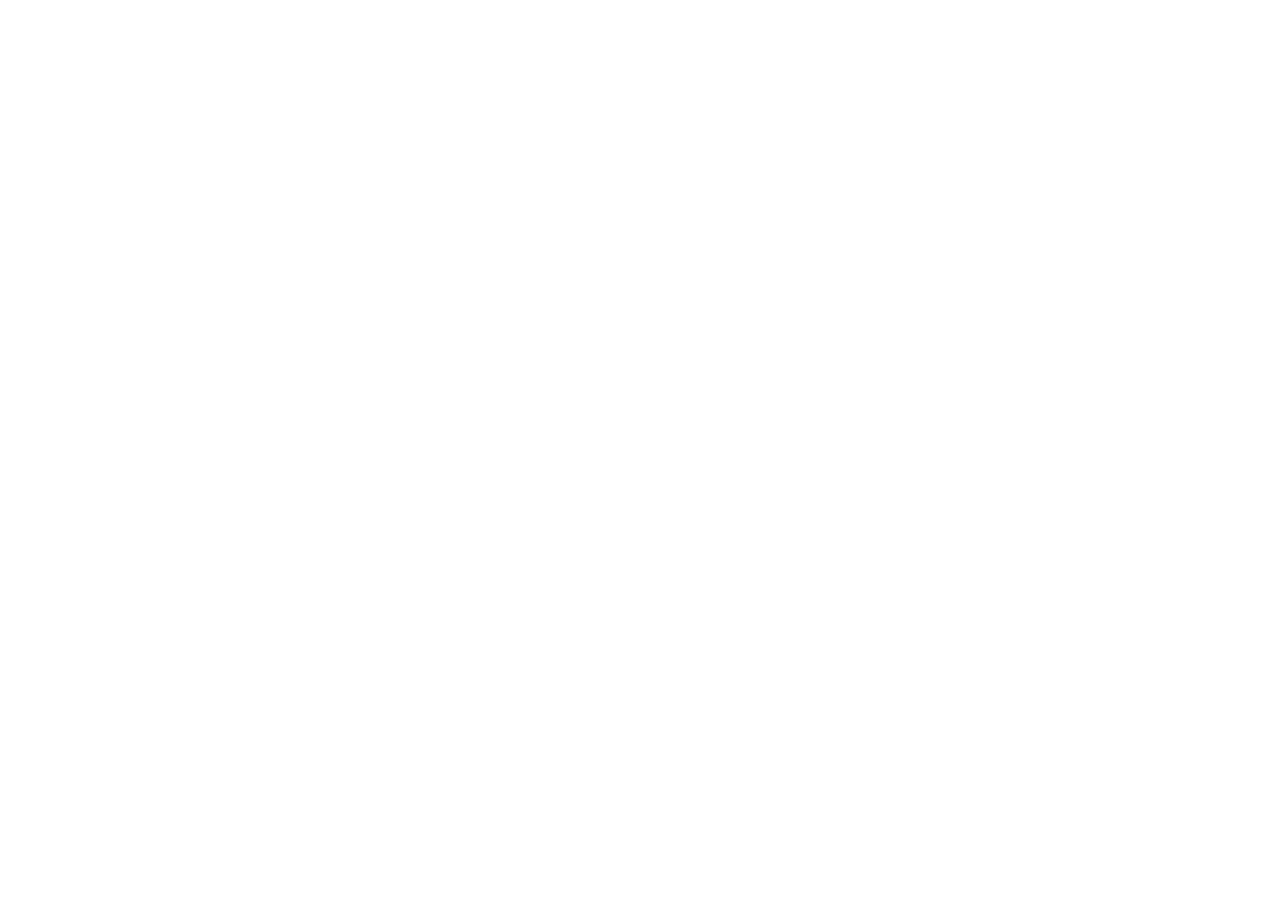
==== pages/index.html @ bbc36209 "wireframe and boilerplate" ====
<!DOCTYPE html>
<html lang="en">
<head>
    <meta charset="UTF-8">
    <meta name="viewport" content="width=device-width, initial-scale=1.0">
    <title>Document</title>
</head>
<body>
    
</body>
</html>
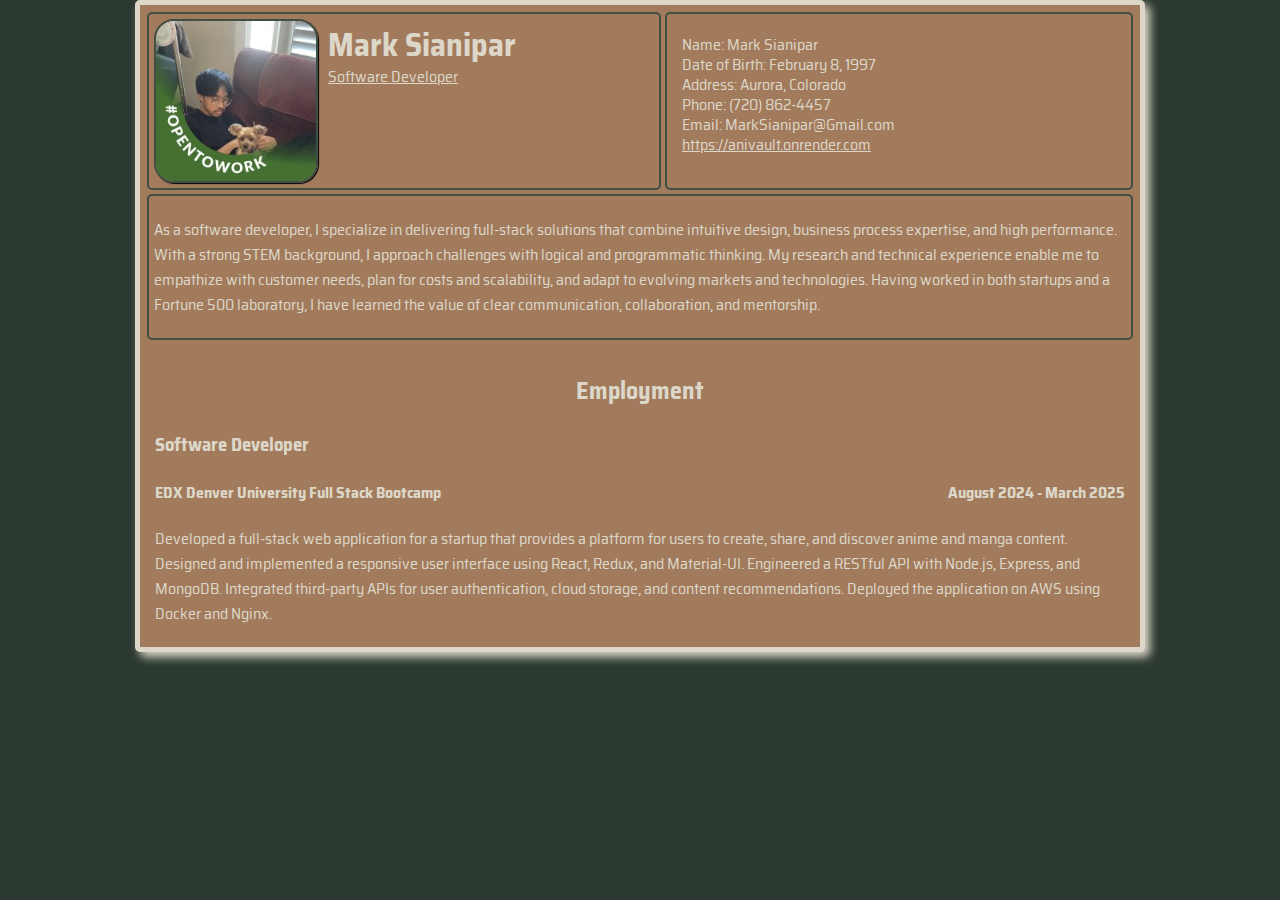
==== commit ed2b82dc: "A rather large commit" ====
--- a/pages/index.html
+++ b/pages/index.html
@@ -4,8 +4,64 @@
     <meta charset="UTF-8">
     <meta name="viewport" content="width=device-width, initial-scale=1.0">
     <title>Document</title>
+    <link rel="stylesheet" href="../styles/index.css">
+    <link rel="stylesheet" href="../styles/index.css">
+    <link rel="preconnect" href="https://fonts.googleapis.com">
+    <link rel="preconnect" href="https://fonts.gstatic.com" crossorigin>
+    <link href="https://fonts.googleapis.com/css2?family=Saira+Semi+Condensed:wght@100;200;300;400;500;600;700;800;900&display=swap" rel="stylesheet">
 </head>
 <body>
-    
+    <!-- main_container-------------------------------------------------------------------------------------------------------------------------------------------------->
+    <div class="main_container">
+
+        <!-- Section 1------------------------------------------------------------------------------------------------------------------------------------------------>
+        <div class="section">
+            <!-- Box 1 -->
+             <div class="box_1">
+                <img src="../images/pfp.jpg" alt="pfp image">
+                <ul class="my_info">
+                    <li><h1>Mark Sianipar</h1></li>
+                    <a href="https://www.linkedin.com/public-profile/settings?trk=d_flagship3_profile_self_view_public_profile">Software Developer</a>
+                </ul>
+            </div>
+             <!-- Box 2 -------------------------------------------------------------------------------------------------------------------------------------------------->
+             <div class="box_2">
+                <ul class="contact_info">
+                    <li>Name: Mark Sianipar</li>
+                    <li>Date of Birth: February 8, 1997</li>
+                    <li>Address: Aurora, Colorado</li>
+                    <li>Phone: (720) 862-4457</li>
+                    <li>Email: MarkSianipar@Gmail.com</li>
+                    <li><a href="https://anivault.onrender.com/">https://anivault.onrender.com</a></li>
+                </ul>
+             </div>
+             <!-- Box 3 -------------------------------------------------------------------------------------------------------------------------------------------------->
+             <div class="box_3">
+                <p>As a software developer, I specialize in delivering full-stack solutions that combine intuitive design, business process expertise, and high performance. 
+                    With a strong STEM background, I approach challenges with logical and programmatic thinking. 
+                    My research and technical experience enable me to empathize with customer needs, plan for costs and scalability, and adapt to evolving markets and technologies. 
+                    Having worked in both startups and a Fortune 500 laboratory, I have learned the value of clear communication, collaboration, and mentorship.</p>
+             </div>
+        </div>
+        <!-- Content------------------------------------------------------------------------------------------------------------------------------------------------>
+         <content>
+            <!-- Section 2------------------------------------------------------------------------------------------------------------------------------------------------>
+             <div class="section">
+                <!-- Employment-------------------------------------------------------------------------------------------------------------------------------------------->
+                <div class="employment">
+                    <h2>Employment</h2>
+                    <ul>
+                        <li><h3>Software Developer</h3></li>
+                        <li><h4>EDX Denver University Full Stack Bootcamp <span>August 2024 - March 2025</span></h4></li>
+                        <li><p>Developed a full-stack web application for a startup that provides a platform for users to create, share, and discover anime and manga content. 
+                            Designed and implemented a responsive user interface using React, Redux, and Material-UI. 
+                            Engineered a RESTful API with Node.js, Express, and MongoDB. 
+                            Integrated third-party APIs for user authentication, cloud storage, and content recommendations. 
+                            Deployed the application on AWS using Docker and Nginx.</p></li>
+                    </ul>
+                </div>    
+             </div>
+         </content>
+    </div>
 </body>
 </html>--- a/styles/index.css
+++ b/styles/index.css
@@ -0,0 +1,112 @@
+* {
+    font-family: 'Saira Semi Condensed';
+}
+
+body {
+    background-color:#2C3930 ;
+    color: #DCD7C9;
+    margin: 0;
+    padding: 0;
+}
+
+
+/*Format Webpage*/
+.main_container {
+    align-content: center;
+    max-width: 1000px;
+    margin: 0 auto; 
+    font-family: Arial, sans-serif;
+    background-color: #A27B5C; 
+    border: 5px solid #DCD7C9;
+    box-shadow: 0 0 10px black;
+    border-radius: 5px ;
+    box-shadow: 5px 5px 10px;
+}
+
+img {border: 2px solid #3F4F44;
+    border-radius: 20px;
+    box-shadow: 1px 1px 1px black;
+    height:10rem;
+
+
+
+}
+/*Formats box_1 to box_3*/
+.section{
+    display: flex;
+    flex-direction:row;
+    flex-flow: wrap;
+    background-color: #A27B5C;
+    padding:5px;
+
+}
+/*Name and Title*/
+.box_1{
+    display: flex;
+    flex-wrap: wrap;
+    flex-direction: row;
+    background-color: #A27B5C;
+    border: 2px solid #3F4F44;
+    border-radius: 5px ;
+    margin: 2px;
+    padding: 5px;
+    width: 500px;
+
+}
+
+/*Contact Information*/
+.box_2{
+    background-color: #A27B5C;
+    border: 2px solid #3F4F44;
+    border-radius: 5px ;
+    margin: 2px;
+    padding: 5px;  
+    flex-grow: 1;
+}
+
+/*Candidate Summary*/
+.box_3{
+    background-color: #A27B5C;
+    border: 2px solid #3F4F44;
+    border-radius: 5px ;
+    margin: 2px;
+    padding: 5px;
+}
+
+
+.my_info {
+    margin: 0;
+    line-height: 10px;
+}
+
+.contact_info {
+    line-height: 20px;
+}
+
+a {
+    color: #DCD7C9;
+}
+
+a:hover {
+    color: #3F4F44;
+}
+
+ul {
+    text-align: left;
+    padding: 0 10px
+}
+
+ul li{
+    text-decoration: none;
+    list-style: none;
+}
+
+.employment{
+    color: #DCD7C9;
+    font-size: 1 rem;
+    text-align: center;
+}
+
+span {
+    float: right;
+}--- a/styles/index.css
+++ b/styles/index.css
@@ -0,0 +1,112 @@
+* {
+    font-family: 'Saira Semi Condensed';
+}
+
+body {
+    background-color:#2C3930 ;
+    color: #DCD7C9;
+    margin: 0;
+    padding: 0;
+}
+
+
+/*Format Webpage*/
+.main_container {
+    align-content: center;
+    max-width: 1000px;
+    margin: 0 auto; 
+    font-family: Arial, sans-serif;
+    background-color: #A27B5C; 
+    border: 5px solid #DCD7C9;
+    box-shadow: 0 0 10px black;
+    border-radius: 5px ;
+    box-shadow: 5px 5px 10px;
+}
+
+img {border: 2px solid #3F4F44;
+    border-radius: 20px;
+    box-shadow: 1px 1px 1px black;
+    height:10rem;
+
+
+
+}
+/*Formats box_1 to box_3*/
+.section{
+    display: flex;
+    flex-direction:row;
+    flex-flow: wrap;
+    background-color: #A27B5C;
+    padding:5px;
+
+}
+/*Name and Title*/
+.box_1{
+    display: flex;
+    flex-wrap: wrap;
+    flex-direction: row;
+    background-color: #A27B5C;
+    border: 2px solid #3F4F44;
+    border-radius: 5px ;
+    margin: 2px;
+    padding: 5px;
+    width: 500px;
+
+}
+
+/*Contact Information*/
+.box_2{
+    background-color: #A27B5C;
+    border: 2px solid #3F4F44;
+    border-radius: 5px ;
+    margin: 2px;
+    padding: 5px;  
+    flex-grow: 1;
+}
+
+/*Candidate Summary*/
+.box_3{
+    background-color: #A27B5C;
+    border: 2px solid #3F4F44;
+    border-radius: 5px ;
+    margin: 2px;
+    padding: 5px;
+}
+
+
+.my_info {
+    margin: 0;
+    line-height: 10px;
+}
+
+.contact_info {
+    line-height: 20px;
+}
+
+a {
+    color: #DCD7C9;
+}
+
+a:hover {
+    color: #3F4F44;
+}
+
+ul {
+    text-align: left;
+    padding: 0 10px
+}
+
+ul li{
+    text-decoration: none;
+    list-style: none;
+}
+
+.employment{
+    color: #DCD7C9;
+    font-size: 1 rem;
+    text-align: center;
+}
+
+span {
+    float: right;
+}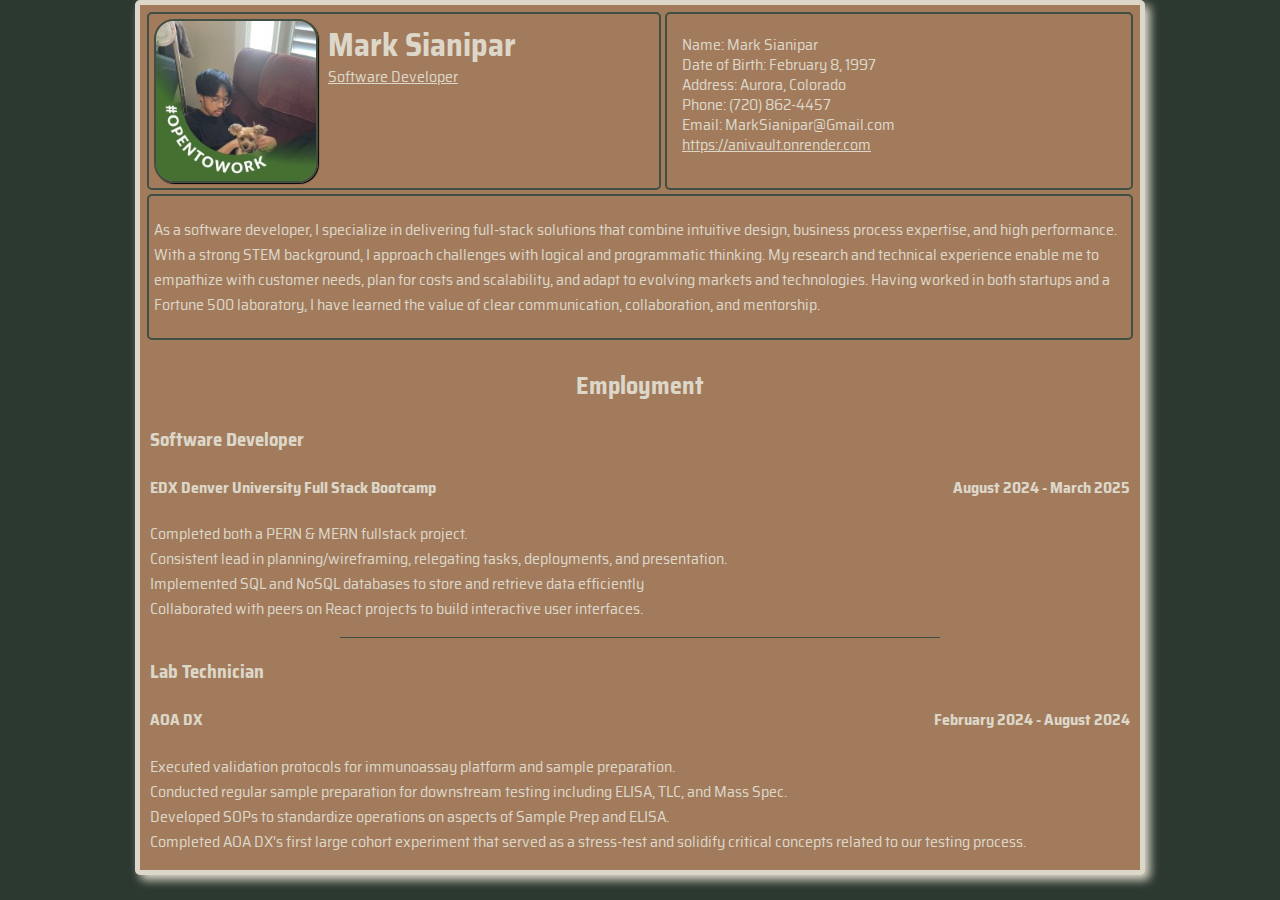
==== commit 1661c80b: "Finished the employment section" ====
--- a/pages/index.html
+++ b/pages/index.html
@@ -14,18 +14,18 @@
     <!-- main_container-------------------------------------------------------------------------------------------------------------------------------------------------->
     <div class="main_container">
 
-        <!-- Section 1------------------------------------------------------------------------------------------------------------------------------------------------>
-        <div class="section">
+        <!-- Section 1-------------------------------------------------------------------------------------------------------------------------------------------------->
+        <div class="section_1">
             <!-- Box 1 -->
-             <div class="box_1">
+            <div class="box_1">
                 <img src="../images/pfp.jpg" alt="pfp image">
                 <ul class="my_info">
                     <li><h1>Mark Sianipar</h1></li>
                     <a href="https://www.linkedin.com/public-profile/settings?trk=d_flagship3_profile_self_view_public_profile">Software Developer</a>
                 </ul>
             </div>
-             <!-- Box 2 -------------------------------------------------------------------------------------------------------------------------------------------------->
-             <div class="box_2">
+            <!-- Box 2 -------------------------------------------------------------------------------------------------------------------------------------------------->
+            <div class="box_2">
                 <ul class="contact_info">
                     <li>Name: Mark Sianipar</li>
                     <li>Date of Birth: February 8, 1997</li>
@@ -34,34 +34,50 @@
                     <li>Email: MarkSianipar@Gmail.com</li>
                     <li><a href="https://anivault.onrender.com/">https://anivault.onrender.com</a></li>
                 </ul>
-             </div>
-             <!-- Box 3 -------------------------------------------------------------------------------------------------------------------------------------------------->
-             <div class="box_3">
+            </div>
+            <!-- Box 3 -------------------------------------------------------------------------------------------------------------------------------------------------->
+            <div class="box_3">
                 <p>As a software developer, I specialize in delivering full-stack solutions that combine intuitive design, business process expertise, and high performance. 
                     With a strong STEM background, I approach challenges with logical and programmatic thinking. 
                     My research and technical experience enable me to empathize with customer needs, plan for costs and scalability, and adapt to evolving markets and technologies. 
                     Having worked in both startups and a Fortune 500 laboratory, I have learned the value of clear communication, collaboration, and mentorship.</p>
-             </div>
+            </div>
         </div>
-        <!-- Content------------------------------------------------------------------------------------------------------------------------------------------------>
-         <content>
-            <!-- Section 2------------------------------------------------------------------------------------------------------------------------------------------------>
-             <div class="section">
-                <!-- Employment-------------------------------------------------------------------------------------------------------------------------------------------->
+        <!-- Content-------------------------------------------------------------------------------------------------------------------------------------------------->
+        <content>
+            <!-- Section 2-------------------------------------------------------------------------------------------------------------------------------------------------->
+            <div class="section_2">
+                <!-- Employment---------------------------------------------------------------------------------------------------------------------------------------------->
                 <div class="employment">
                     <h2>Employment</h2>
                     <ul>
                         <li><h3>Software Developer</h3></li>
-                        <li><h4>EDX Denver University Full Stack Bootcamp <span>August 2024 - March 2025</span></h4></li>
-                        <li><p>Developed a full-stack web application for a startup that provides a platform for users to create, share, and discover anime and manga content. 
-                            Designed and implemented a responsive user interface using React, Redux, and Material-UI. 
-                            Engineered a RESTful API with Node.js, Express, and MongoDB. 
-                            Integrated third-party APIs for user authentication, cloud storage, and content recommendations. 
-                            Deployed the application on AWS using Docker and Nginx.</p></li>
+                        <li>
+                            <h4>EDX Denver University Full Stack Bootcamp 
+                                <span class="employment_dates">August 2024 - March 2025</span>
+                            </h4>
+                        </li>
+                        <li>Completed both a PERN & MERN fullstack project.</li>
+                        <li>Consistent lead in planning/wireframing, relegating tasks, deployments, and presentation.</li>
+                        <li>Implemented SQL and NoSQL databases to store and retrieve data efficiently</li> 
+                        <li>Collaborated with peers on React projects to build interactive user interfaces.</li>
+                    </ul>
+                    <hr>
+                    <ul>
+                        <li><h3>Lab Technician</h3></li>
+                        <li>
+                            <h4>AOA DX 
+                                <span class="employment_dates">February 2024 - August 2024</span>
+                            </h4>
+                        </li>
+                        <li>Executed validation protocols for immunoassay platform and sample preparation.</li>
+                        <li>Conducted regular sample preparation for downstream testing including ELISA, TLC, and Mass Spec.</li>
+                        <li>Developed SOPs to standardize operations on aspects of Sample Prep and ELISA.</li> 
+                        <li>Completed AOA DX's first large cohort experiment that served as a stress-test and solidify critical concepts related to our testing process.</li>
                     </ul>
                 </div>    
-             </div>
-         </content>
+            </div>
+        </content>
     </div>
 </body>
 </html>--- a/styles/index.css
+++ b/styles/index.css
@@ -32,13 +32,18 @@
 
 }
 /*Formats box_1 to box_3*/
-.section{
+.section_1{
     display: flex;
     flex-direction:row;
     flex-flow: wrap;
     background-color: #A27B5C;
     padding:5px;
+}
 
+.section_2 h2 {
+    display: flex;
+    justify-content: center;
+    
 }
 /*Name and Title*/
 .box_1{
@@ -104,9 +109,16 @@
 .employment{
     color: #DCD7C9;
     font-size: 1 rem;
-    text-align: center;
+    text-align: left;
 }
 
-span {
+.employment_dates {
     float: right;
+}
+
+hr {
+    border: 0px solid #3F4F44;
+    height: 1px;
+    background: #3F4F44; 
+    width: 60%;
 }--- a/styles/index.css
+++ b/styles/index.css
@@ -32,13 +32,18 @@
 
 }
 /*Formats box_1 to box_3*/
-.section{
+.section_1{
     display: flex;
     flex-direction:row;
     flex-flow: wrap;
     background-color: #A27B5C;
     padding:5px;
+}
 
+.section_2 h2 {
+    display: flex;
+    justify-content: center;
+    
 }
 /*Name and Title*/
 .box_1{
@@ -104,9 +109,16 @@
 .employment{
     color: #DCD7C9;
     font-size: 1 rem;
-    text-align: center;
+    text-align: left;
 }
 
-span {
+.employment_dates {
     float: right;
+}
+
+hr {
+    border: 0px solid #3F4F44;
+    height: 1px;
+    background: #3F4F44; 
+    width: 60%;
 }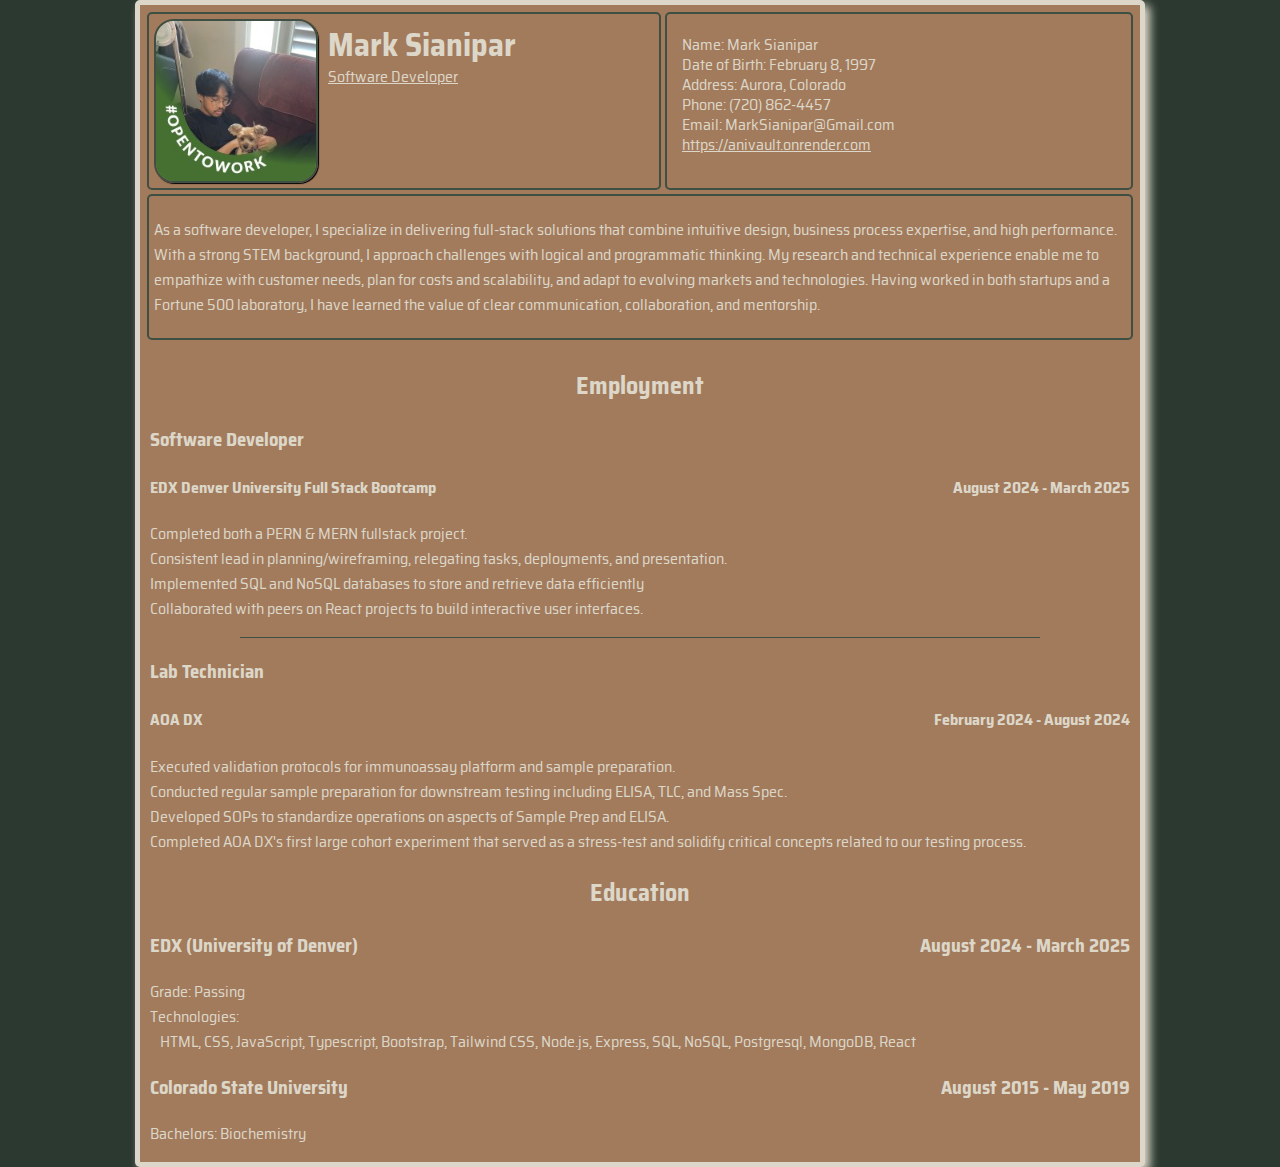
==== commit 5ccaf644: "Education section finished" ====
--- a/pages/index.html
+++ b/pages/index.html
@@ -75,6 +75,27 @@
                         <li>Developed SOPs to standardize operations on aspects of Sample Prep and ELISA.</li> 
                         <li>Completed AOA DX's first large cohort experiment that served as a stress-test and solidify critical concepts related to our testing process.</li>
                     </ul>
+                </div> 
+                
+                <!-- Education---------------------------------------------------------------------------------------------------------------------------------------------->
+                <div class="employment">
+                    <h2>Education</h2>
+                    <ul>
+                        <li><h3>EDX (University of Denver)<span class="employment_dates">August 2024 - March 2025</span></h3></li>
+                        <li>Grade: Passing</li>
+                        <li>Technologies: 
+                            <ul>
+                            <li>HTML, CSS, JavaScript, Typescript, Bootstrap, Tailwind CSS, Node.js, Express, SQL, NoSQL, Postgresql, MongoDB, React</li>
+                        </ul> 
+                        </li>
+                        
+
+                    </ul>
+
+                    <ul>
+                        <li><h3>Colorado State University <span class="employment_dates">August 2015 - May 2019</span></h3></li>
+                        <li>Bachelors: Biochemistry </li>
+                      
                 </div>    
             </div>
         </content>
--- a/styles/index.css
+++ b/styles/index.css
@@ -120,5 +120,5 @@
     border: 0px solid #3F4F44;
     height: 1px;
     background: #3F4F44; 
-    width: 60%;
+    width: 80%;
 }--- a/styles/index.css
+++ b/styles/index.css
@@ -120,5 +120,5 @@
     border: 0px solid #3F4F44;
     height: 1px;
     background: #3F4F44; 
-    width: 60%;
+    width: 80%;
 }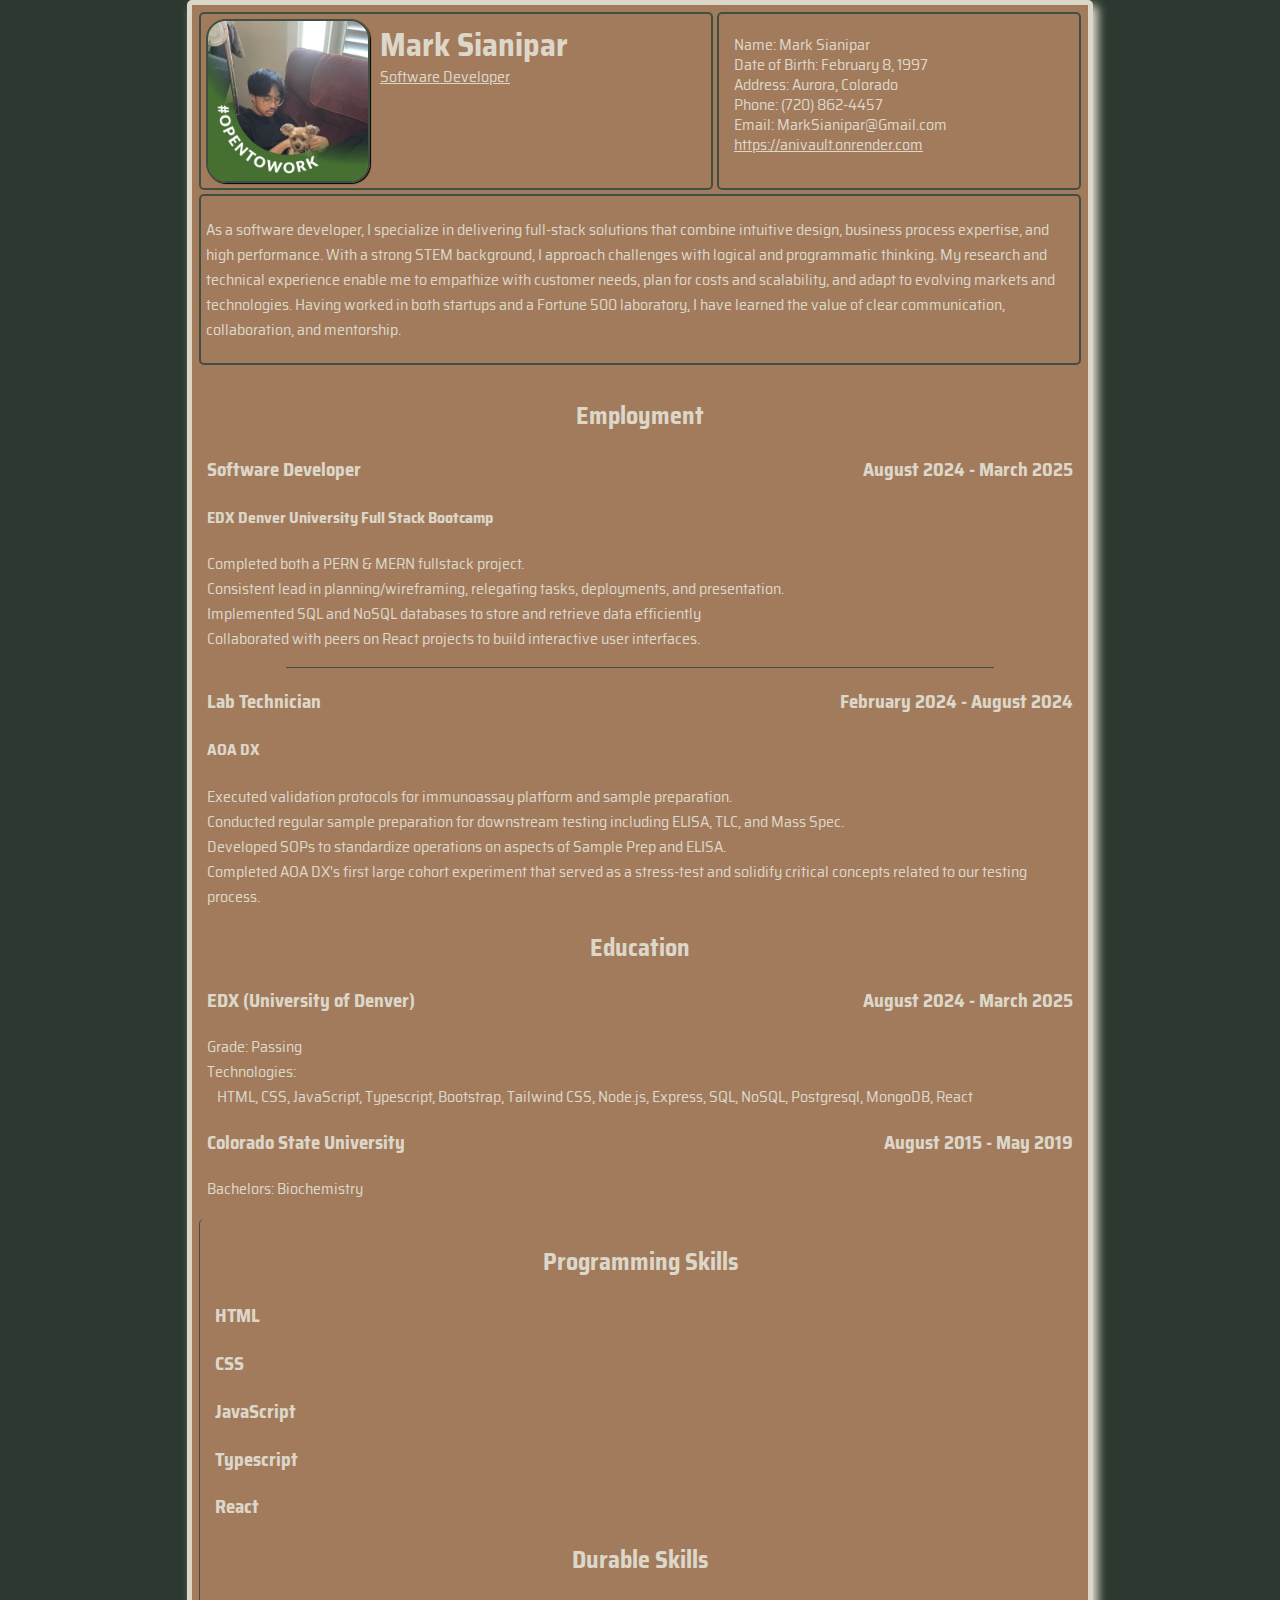
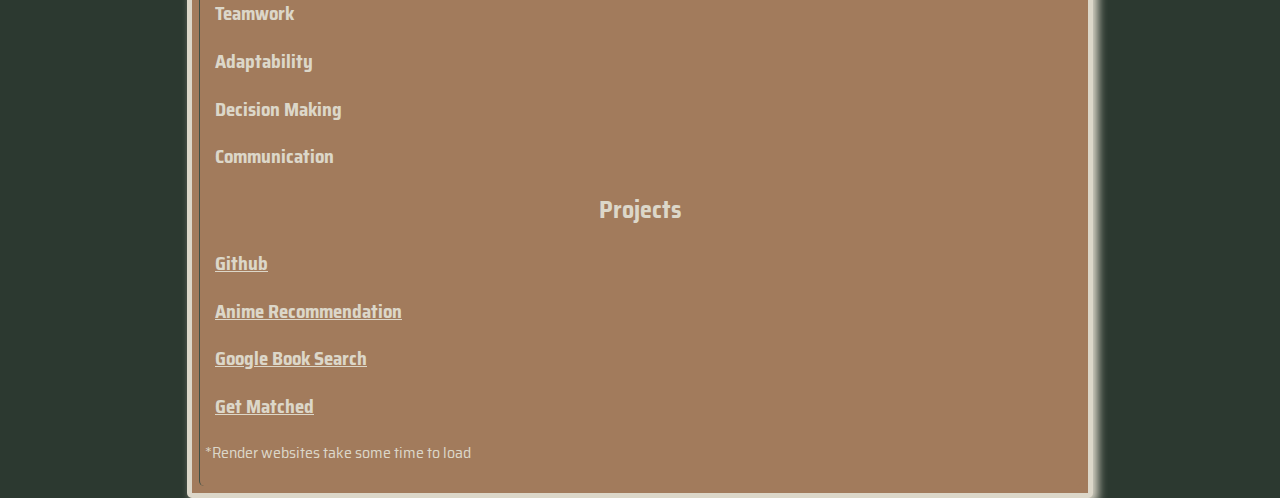
==== commit 5194b1ae: "aside" ====
--- a/pages/index.html
+++ b/pages/index.html
@@ -11,9 +11,7 @@
     <link href="https://fonts.googleapis.com/css2?family=Saira+Semi+Condensed:wght@100;200;300;400;500;600;700;800;900&display=swap" rel="stylesheet">
 </head>
 <body>
-    <!-- main_container-------------------------------------------------------------------------------------------------------------------------------------------------->
     <div class="main_container">
-
         <!-- Section 1-------------------------------------------------------------------------------------------------------------------------------------------------->
         <div class="section_1">
             <!-- Box 1 -->
@@ -44,61 +42,92 @@
             </div>
         </div>
         <!-- Content-------------------------------------------------------------------------------------------------------------------------------------------------->
-        <content>
-            <!-- Section 2-------------------------------------------------------------------------------------------------------------------------------------------------->
-            <div class="section_2">
-                <!-- Employment---------------------------------------------------------------------------------------------------------------------------------------------->
-                <div class="employment">
-                    <h2>Employment</h2>
-                    <ul>
-                        <li><h3>Software Developer</h3></li>
-                        <li>
-                            <h4>EDX Denver University Full Stack Bootcamp 
-                                <span class="employment_dates">August 2024 - March 2025</span>
-                            </h4>
-                        </li>
-                        <li>Completed both a PERN & MERN fullstack project.</li>
-                        <li>Consistent lead in planning/wireframing, relegating tasks, deployments, and presentation.</li>
-                        <li>Implemented SQL and NoSQL databases to store and retrieve data efficiently</li> 
-                        <li>Collaborated with peers on React projects to build interactive user interfaces.</li>
-                    </ul>
-                    <hr>
-                    <ul>
-                        <li><h3>Lab Technician</h3></li>
-                        <li>
-                            <h4>AOA DX 
-                                <span class="employment_dates">February 2024 - August 2024</span>
-                            </h4>
-                        </li>
-                        <li>Executed validation protocols for immunoassay platform and sample preparation.</li>
-                        <li>Conducted regular sample preparation for downstream testing including ELISA, TLC, and Mass Spec.</li>
-                        <li>Developed SOPs to standardize operations on aspects of Sample Prep and ELISA.</li> 
-                        <li>Completed AOA DX's first large cohort experiment that served as a stress-test and solidify critical concepts related to our testing process.</li>
-                    </ul>
-                </div> 
-                
-                <!-- Education---------------------------------------------------------------------------------------------------------------------------------------------->
-                <div class="employment">
-                    <h2>Education</h2>
-                    <ul>
-                        <li><h3>EDX (University of Denver)<span class="employment_dates">August 2024 - March 2025</span></h3></li>
-                        <li>Grade: Passing</li>
-                        <li>Technologies: 
-                            <ul>
-                            <li>HTML, CSS, JavaScript, Typescript, Bootstrap, Tailwind CSS, Node.js, Express, SQL, NoSQL, Postgresql, MongoDB, React</li>
-                        </ul> 
-                        </li>
-                        
+        <div class="content_container">
+            <!-- Section 2 and Aside Container -->
+            <div class="main_content">
+                <!-- Section 2-------------------------------------------------------------------------------------------------------------------------------------------------->
+                <div class="section_2">
+                    <!-- Employment---------------------------------------------------------------------------------------------------------------------------------------------->
+                    <div class="employment">
+                        <h2>Employment</h2>
+                        <ul>
+                            <li><h3>Software Developer <span class="employment_dates">August 2024 - March 2025</span></h3></li>
+                            <li>
+                                <h4>EDX Denver University Full Stack Bootcamp</h4>
+                            </li>
+                            <li>Completed both a PERN & MERN fullstack project.</li>
+                            <li>Consistent lead in planning/wireframing, relegating tasks, deployments, and presentation.</li>
+                            <li>Implemented SQL and NoSQL databases to store and retrieve data efficiently</li> 
+                            <li>Collaborated with peers on React projects to build interactive user interfaces.</li>
+                        </ul>
+                        <hr>
+                        <ul>
+                            <li><h3>Lab Technician <span class="employment_dates">February 2024 - August 2024</span></h3></li>
+                            <li>
+                                <h4>AOA DX</h4>
+                            </li>
+                            <li>Executed validation protocols for immunoassay platform and sample preparation.</li>
+                            <li>Conducted regular sample preparation for downstream testing including ELISA, TLC, and Mass Spec.</li>
+                            <li>Developed SOPs to standardize operations on aspects of Sample Prep and ELISA.</li> 
+                            <li>Completed AOA DX's first large cohort experiment that served as a stress-test and solidify critical concepts related to our testing process.</li>
+                        </ul>
+                    </div> 
+                    
+                    <!-- Education---------------------------------------------------------------------------------------------------------------------------------------------->
+                    <div class="employment">
+                        <h2>Education</h2>
+                        <ul>
+                            <li><h3>EDX (University of Denver)<span class="employment_dates">August 2024 - March 2025</span></h3></li>
+                            <li>Grade: Passing</li>
+                            <li>Technologies: 
+                                <ul>
+                                    <li>HTML, CSS, JavaScript, Typescript, Bootstrap, Tailwind CSS, Node.js, Express, SQL, NoSQL, Postgresql, MongoDB, React</li>
+                                </ul> 
+                            </li>
+                        </ul>
+                        <ul>
+                            <li><h3>Colorado State University <span class="employment_dates">August 2015 - May 2019</span></h3></li>
+                            <li>Bachelors: Biochemistry</li>
+                        </ul>
+                    </div>    
+                </div>
+                <!-- Aside Section -->
+                <aside class="section_2">
+                    <div class="employment">
+                        <h2>Programming Skills</h2>
+                        <ul>
+                            <li><h3>HTML</h3></li>
+                            <li><h3>CSS</h3></li>
+                            <li><h3>JavaScript</h3></li>
+                            <li><h3>Typescript</h3></li>
+                            <li><h3>React</h3></li>
 
-                    </ul>
+                        </ul>
+                    </div>
 
-                    <ul>
-                        <li><h3>Colorado State University <span class="employment_dates">August 2015 - May 2019</span></h3></li>
-                        <li>Bachelors: Biochemistry </li>
-                      
-                </div>    
+                    <div class="employment">
+                        <h2>Durable Skills</h2>
+                        <ul>
+                            <li><h3>Teamwork</h3></li>
+                            <li><h3>Adaptability</h3></li>
+                            <li><h3>Decision Making</h3></li>
+                            <li><h3>Communication</h3></li>
+                        </ul>
+                    </div>
+                    
+                    <div class="employment">
+                        <h2>Projects</h2>
+                        <ul>
+                            <li><h3><a href="https://github.com/MarkSian">Github</a></h3></li>
+                            <li><h3><a href="https://anivault.onrender.com/">Anime Recommendation</a><h3></li>
+                            <li><h3><a href="https://mern-graphql-refactor-3gat.onrender.com">Google Book Search</a></h3></li>
+                            <li><h3><a href="https://getmatched.onrender.com">Get Matched</a> </h3></li>
+                        </ul>
+                        <p>*Render websites take some time to load </p>
+                    </div>       
+                </aside>
             </div>
-        </content>
+        </div>
     </div>
 </body>
 </html>--- a/styles/index.css
+++ b/styles/index.css
@@ -13,7 +13,8 @@
 /*Format Webpage*/
 .main_container {
     align-content: center;
-    max-width: 1000px;
+    max-width: 70%;
+    max-height: 80%;
     margin: 0 auto; 
     font-family: Arial, sans-serif;
     background-color: #A27B5C; 
@@ -121,4 +122,28 @@
     height: 1px;
     background: #3F4F44; 
     width: 80%;
+}
+
+.content_container {
+    display: flex;
+    flex-direction: column;
+    padding: 5px;
+}
+
+.main_content {
+    display: flex;
+    flex-direction: row;
+    flex-wrap: wrap;
+}
+
+.section_2 {
+    flex-grow: 1;
+}
+
+aside {
+    background-color: #A27B5C;
+    border-left: 1px solid #3F4F44;
+    border-radius: 5px;
+    margin: 2px;
+    padding: 5px;
 }--- a/styles/index.css
+++ b/styles/index.css
@@ -13,7 +13,8 @@
 /*Format Webpage*/
 .main_container {
     align-content: center;
-    max-width: 1000px;
+    max-width: 70%;
+    max-height: 80%;
     margin: 0 auto; 
     font-family: Arial, sans-serif;
     background-color: #A27B5C; 
@@ -121,4 +122,28 @@
     height: 1px;
     background: #3F4F44; 
     width: 80%;
+}
+
+.content_container {
+    display: flex;
+    flex-direction: column;
+    padding: 5px;
+}
+
+.main_content {
+    display: flex;
+    flex-direction: row;
+    flex-wrap: wrap;
+}
+
+.section_2 {
+    flex-grow: 1;
+}
+
+aside {
+    background-color: #A27B5C;
+    border-left: 1px solid #3F4F44;
+    border-radius: 5px;
+    margin: 2px;
+    padding: 5px;
 }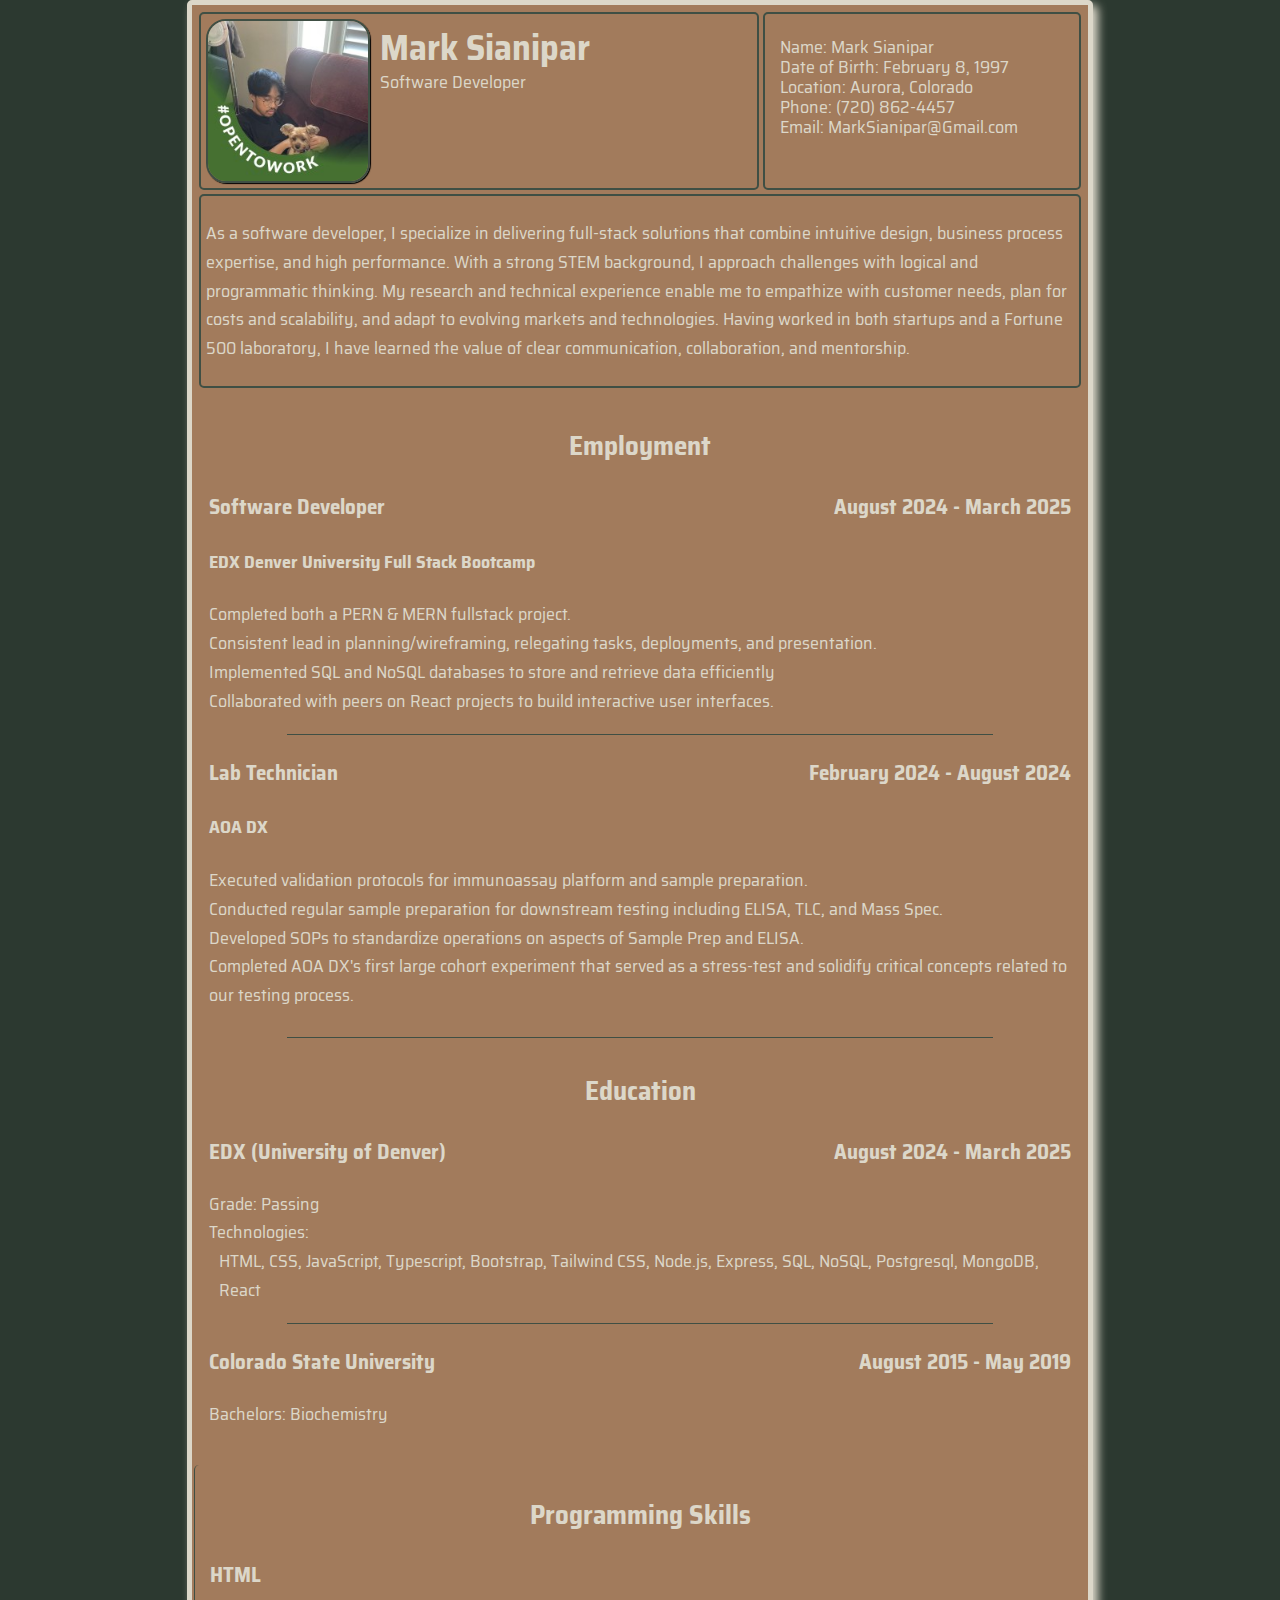
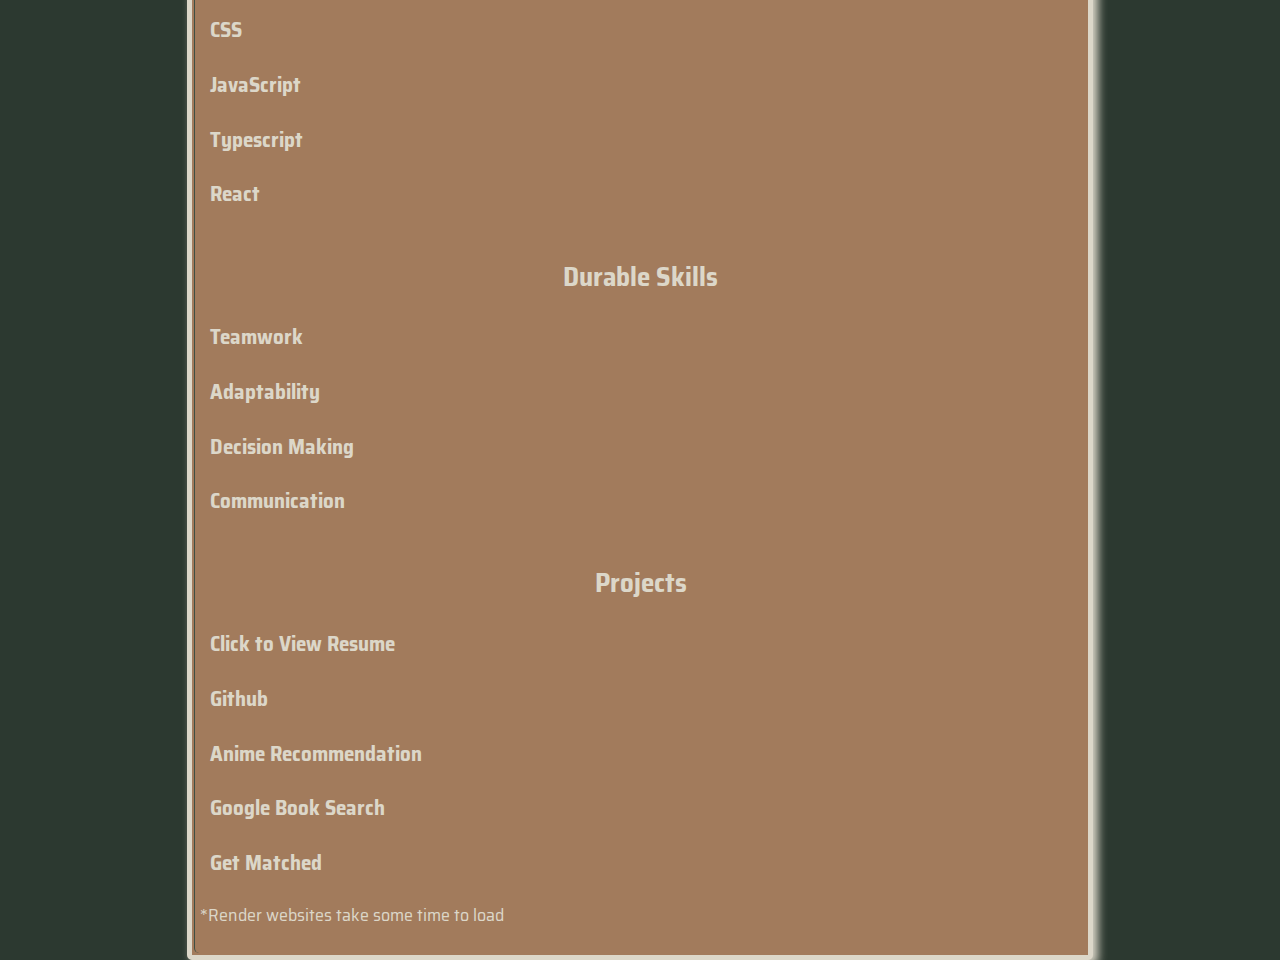
==== commit 6e087f2a: "cleaned up index.css" ====
--- a/pages/index.html
+++ b/pages/index.html
@@ -3,7 +3,7 @@
 <head>
     <meta charset="UTF-8">
     <meta name="viewport" content="width=device-width, initial-scale=1.0">
-    <title>Document</title>
+    <title>Mark Sianipar Online Resume</title>
     <link rel="stylesheet" href="../styles/index.css">
     <link rel="stylesheet" href="../styles/index.css">
     <link rel="preconnect" href="https://fonts.googleapis.com">
@@ -14,7 +14,7 @@
     <div class="main_container">
         <!-- Section 1-------------------------------------------------------------------------------------------------------------------------------------------------->
         <div class="section_1">
-            <!-- Box 1 -->
+            <!-- Box 1 ----------------------------------------------------------------------------------------------------------------------------------------------------->
             <div class="box_1">
                 <img src="../images/pfp.jpg" alt="pfp image">
                 <ul class="my_info">
@@ -27,10 +27,9 @@
                 <ul class="contact_info">
                     <li>Name: Mark Sianipar</li>
                     <li>Date of Birth: February 8, 1997</li>
-                    <li>Address: Aurora, Colorado</li>
+                    <li>Location: Aurora, Colorado</li>
                     <li>Phone: (720) 862-4457</li>
                     <li>Email: MarkSianipar@Gmail.com</li>
-                    <li><a href="https://anivault.onrender.com/">https://anivault.onrender.com</a></li>
                 </ul>
             </div>
             <!-- Box 3 -------------------------------------------------------------------------------------------------------------------------------------------------->
@@ -48,10 +47,10 @@
                 <!-- Section 2-------------------------------------------------------------------------------------------------------------------------------------------------->
                 <div class="section_2">
                     <!-- Employment---------------------------------------------------------------------------------------------------------------------------------------------->
-                    <div class="employment">
+                    <div>
                         <h2>Employment</h2>
                         <ul>
-                            <li><h3>Software Developer <span class="employment_dates">August 2024 - March 2025</span></h3></li>
+                            <li><h3>Software Developer <span class="experience_dates">August 2024 - March 2025</span></h3></li>
                             <li>
                                 <h4>EDX Denver University Full Stack Bootcamp</h4>
                             </li>
@@ -62,7 +61,7 @@
                         </ul>
                         <hr>
                         <ul>
-                            <li><h3>Lab Technician <span class="employment_dates">February 2024 - August 2024</span></h3></li>
+                            <li><h3>Lab Technician <span class="experience_dates">February 2024 - August 2024</span></h3></li>
                             <li>
                                 <h4>AOA DX</h4>
                             </li>
@@ -71,13 +70,14 @@
                             <li>Developed SOPs to standardize operations on aspects of Sample Prep and ELISA.</li> 
                             <li>Completed AOA DX's first large cohort experiment that served as a stress-test and solidify critical concepts related to our testing process.</li>
                         </ul>
-                    </div> 
+                    </div>
+                    <hr> 
                     
                     <!-- Education---------------------------------------------------------------------------------------------------------------------------------------------->
-                    <div class="employment">
+                    <div>
                         <h2>Education</h2>
                         <ul>
-                            <li><h3>EDX (University of Denver)<span class="employment_dates">August 2024 - March 2025</span></h3></li>
+                            <li><h3>EDX (University of Denver)<span class="experience_dates">August 2024 - March 2025</span></h3></li>
                             <li>Grade: Passing</li>
                             <li>Technologies: 
                                 <ul>
@@ -85,15 +85,16 @@
                                 </ul> 
                             </li>
                         </ul>
+                        <hr>
                         <ul>
-                            <li><h3>Colorado State University <span class="employment_dates">August 2015 - May 2019</span></h3></li>
+                            <li><h3>Colorado State University <span class="experience_dates">August 2015 - May 2019</span></h3></li>
                             <li>Bachelors: Biochemistry</li>
                         </ul>
                     </div>    
                 </div>
-                <!-- Aside Section -->
+                <!-- Aside Section -------------------------------------------------------------------------------------------------------------------------------------->
                 <aside class="section_2">
-                    <div class="employment">
+                    <div>
                         <h2>Programming Skills</h2>
                         <ul>
                             <li><h3>HTML</h3></li>
@@ -105,7 +106,7 @@
                         </ul>
                     </div>
 
-                    <div class="employment">
+                    <div>
                         <h2>Durable Skills</h2>
                         <ul>
                             <li><h3>Teamwork</h3></li>
@@ -115,9 +116,10 @@
                         </ul>
                     </div>
                     
-                    <div class="employment">
+                    <div>
                         <h2>Projects</h2>
                         <ul>
+                            <li><h3><a href="../images/Mark_Sianipar_Resume.pdf" target="_blank" >Click to View Resume</a></h3></li>
                             <li><h3><a href="https://github.com/MarkSian">Github</a></h3></li>
                             <li><h3><a href="https://anivault.onrender.com/">Anime Recommendation</a><h3></li>
                             <li><h3><a href="https://mern-graphql-refactor-3gat.onrender.com">Google Book Search</a></h3></li>
--- a/styles/index.css
+++ b/styles/index.css
@@ -7,6 +7,9 @@
     color: #DCD7C9;
     margin: 0;
     padding: 0;
+    font-size: 18px;
+    line-height: 1.6; 
+    
 }
 
 
@@ -14,7 +17,6 @@
 .main_container {
     align-content: center;
     max-width: 70%;
-    max-height: 80%;
     margin: 0 auto; 
     font-family: Arial, sans-serif;
     background-color: #A27B5C; 
@@ -24,13 +26,11 @@
     box-shadow: 5px 5px 10px;
 }
 
+/*pfp image */
 img {border: 2px solid #3F4F44;
     border-radius: 20px;
     box-shadow: 1px 1px 1px black;
     height:10rem;
-
-
-
 }
 /*Formats box_1 to box_3*/
 .section_1{
@@ -40,11 +40,28 @@
     background-color: #A27B5C;
     padding:5px;
 }
+/*Allows for section 2 and the aside to format to that of the wireframe*/
+.main_content {
+    display: flex;
+    flex-direction: row;
+    flex-wrap: wrap;
+    gap: 10px;
+}
 
+/*Sets all h2 tags to be centered*/
 .section_2 h2 {
     display: flex;
     justify-content: center;
     
+}
+
+.section_2 {
+    display: flex;
+    flex-direction: column;
+    flex-wrap: wrap;
+    margin: 2px;
+    padding: 5px;
+    flex-grow: 1;
 }
 /*Name and Title*/
 .box_1{
@@ -57,6 +74,7 @@
     margin: 2px;
     padding: 5px;
     width: 500px;
+    flex-grow: 1;
 
 }
 
@@ -79,44 +97,54 @@
     padding: 5px;
 }
 
+/*targets span so that the date can be on the other side of resume*/
+.experience_dates {
+    float: right;
+}
 
+/*Formats both elements to be closer to one another*/
 .my_info {
     margin: 0;
     line-height: 10px;
 }
 
+/*spaces the list to be closer*/
 .contact_info {
     line-height: 20px;
 }
+/*Format the aside */
+aside {
+    background-color: #A27B5C;
+    border-left: 1px solid #3F4F44;
+    border-radius: 5px;
+    margin-left: 10px;
+    padding: 10px;
+    flex: 1; /*adding this allowed for the h2 tags to center in the aside*/
+}
 
+/*style <a> tags */
 a {
     color: #DCD7C9;
+    text-decoration: none;
+}
+/*animations <a> tags upon hover*/
+a:hover {
+    color: #3F4F44;
+    text-decoration: underline;
 }
 
-a:hover {
-    color: #3F4F44;
-}
-
+/*text allignments for all ul*/
 ul {
     text-align: left;
     padding: 0 10px
 }
 
+/*stops bullet list styles*/
 ul li{
-    text-decoration: none;
     list-style: none;
 }
 
-.employment{
-    color: #DCD7C9;
-    font-size: 1 rem;
-    text-align: left;
-}
-
-.employment_dates {
-    float: right;
-}
-
+/*style the hr tag so that its not a full line*/
 hr {
     border: 0px solid #3F4F44;
     height: 1px;
@@ -124,26 +152,6 @@
     width: 80%;
 }
 
-.content_container {
-    display: flex;
-    flex-direction: column;
-    padding: 5px;
-}
 
-.main_content {
-    display: flex;
-    flex-direction: row;
-    flex-wrap: wrap;
-}
 
-.section_2 {
-    flex-grow: 1;
-}
 
-aside {
-    background-color: #A27B5C;
-    border-left: 1px solid #3F4F44;
-    border-radius: 5px;
-    margin: 2px;
-    padding: 5px;
-}--- a/styles/index.css
+++ b/styles/index.css
@@ -7,6 +7,9 @@
     color: #DCD7C9;
     margin: 0;
     padding: 0;
+    font-size: 18px;
+    line-height: 1.6; 
+    
 }
 
 
@@ -14,7 +17,6 @@
 .main_container {
     align-content: center;
     max-width: 70%;
-    max-height: 80%;
     margin: 0 auto; 
     font-family: Arial, sans-serif;
     background-color: #A27B5C; 
@@ -24,13 +26,11 @@
     box-shadow: 5px 5px 10px;
 }
 
+/*pfp image */
 img {border: 2px solid #3F4F44;
     border-radius: 20px;
     box-shadow: 1px 1px 1px black;
     height:10rem;
-
-
-
 }
 /*Formats box_1 to box_3*/
 .section_1{
@@ -40,11 +40,28 @@
     background-color: #A27B5C;
     padding:5px;
 }
+/*Allows for section 2 and the aside to format to that of the wireframe*/
+.main_content {
+    display: flex;
+    flex-direction: row;
+    flex-wrap: wrap;
+    gap: 10px;
+}
 
+/*Sets all h2 tags to be centered*/
 .section_2 h2 {
     display: flex;
     justify-content: center;
     
+}
+
+.section_2 {
+    display: flex;
+    flex-direction: column;
+    flex-wrap: wrap;
+    margin: 2px;
+    padding: 5px;
+    flex-grow: 1;
 }
 /*Name and Title*/
 .box_1{
@@ -57,6 +74,7 @@
     margin: 2px;
     padding: 5px;
     width: 500px;
+    flex-grow: 1;
 
 }
 
@@ -79,44 +97,54 @@
     padding: 5px;
 }
 
+/*targets span so that the date can be on the other side of resume*/
+.experience_dates {
+    float: right;
+}
 
+/*Formats both elements to be closer to one another*/
 .my_info {
     margin: 0;
     line-height: 10px;
 }
 
+/*spaces the list to be closer*/
 .contact_info {
     line-height: 20px;
 }
+/*Format the aside */
+aside {
+    background-color: #A27B5C;
+    border-left: 1px solid #3F4F44;
+    border-radius: 5px;
+    margin-left: 10px;
+    padding: 10px;
+    flex: 1; /*adding this allowed for the h2 tags to center in the aside*/
+}
 
+/*style <a> tags */
 a {
     color: #DCD7C9;
+    text-decoration: none;
+}
+/*animations <a> tags upon hover*/
+a:hover {
+    color: #3F4F44;
+    text-decoration: underline;
 }
 
-a:hover {
-    color: #3F4F44;
-}
-
+/*text allignments for all ul*/
 ul {
     text-align: left;
     padding: 0 10px
 }
 
+/*stops bullet list styles*/
 ul li{
-    text-decoration: none;
     list-style: none;
 }
 
-.employment{
-    color: #DCD7C9;
-    font-size: 1 rem;
-    text-align: left;
-}
-
-.employment_dates {
-    float: right;
-}
-
+/*style the hr tag so that its not a full line*/
 hr {
     border: 0px solid #3F4F44;
     height: 1px;
@@ -124,26 +152,6 @@
     width: 80%;
 }
 
-.content_container {
-    display: flex;
-    flex-direction: column;
-    padding: 5px;
-}
 
-.main_content {
-    display: flex;
-    flex-direction: row;
-    flex-wrap: wrap;
-}
 
-.section_2 {
-    flex-grow: 1;
-}
 
-aside {
-    background-color: #A27B5C;
-    border-left: 1px solid #3F4F44;
-    border-radius: 5px;
-    margin: 2px;
-    padding: 5px;
-}